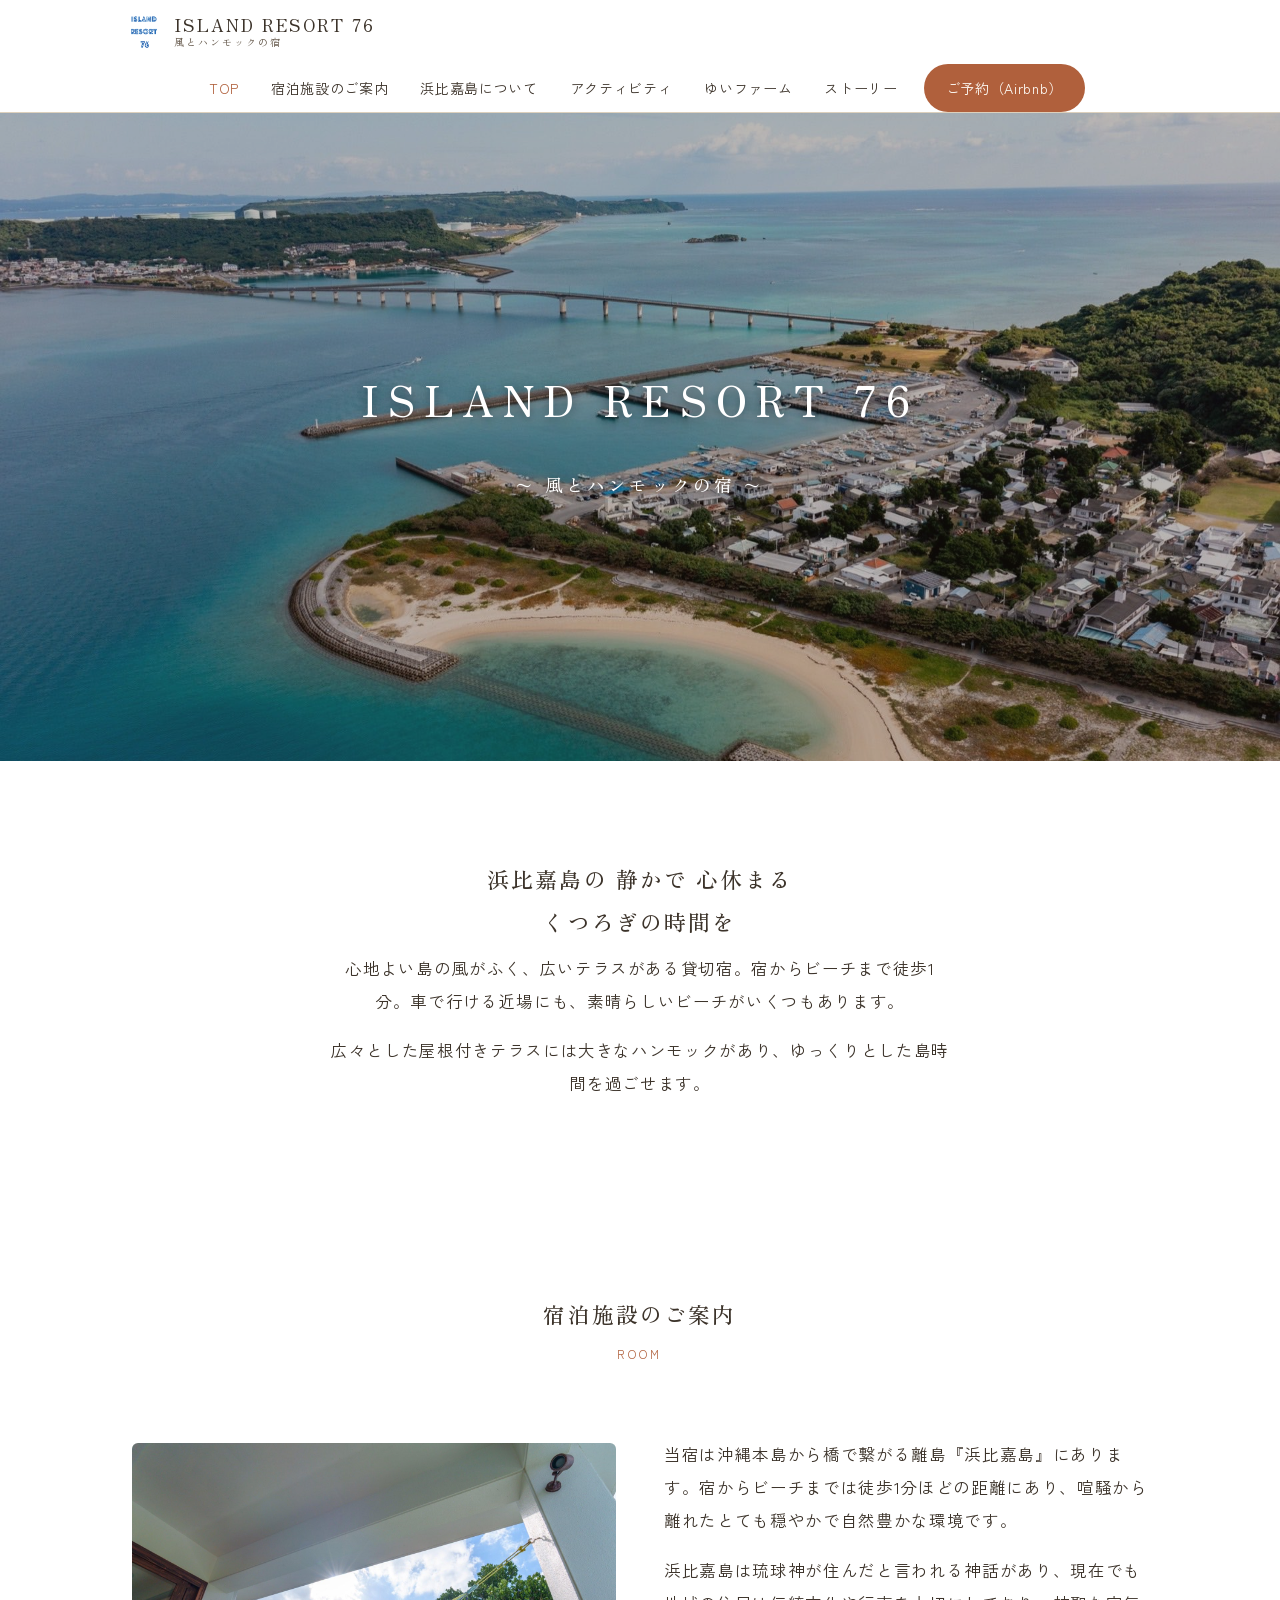
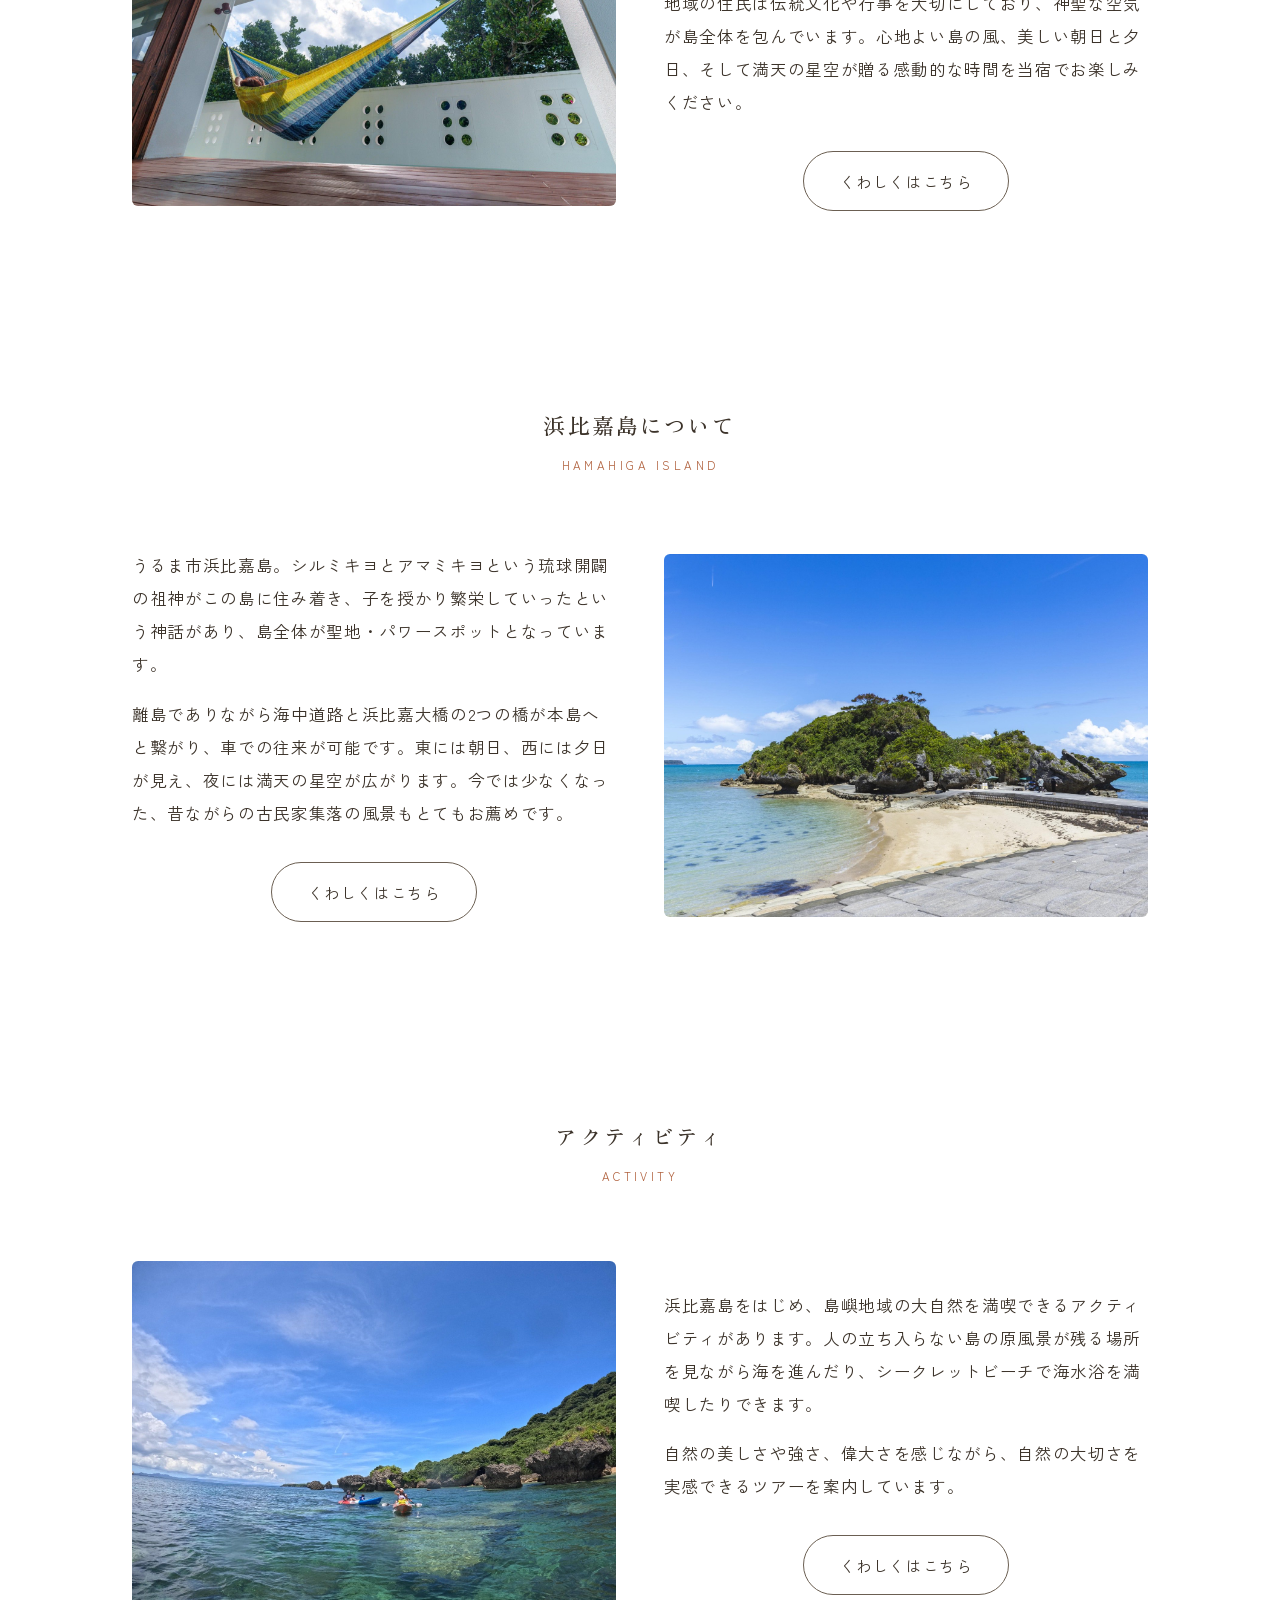
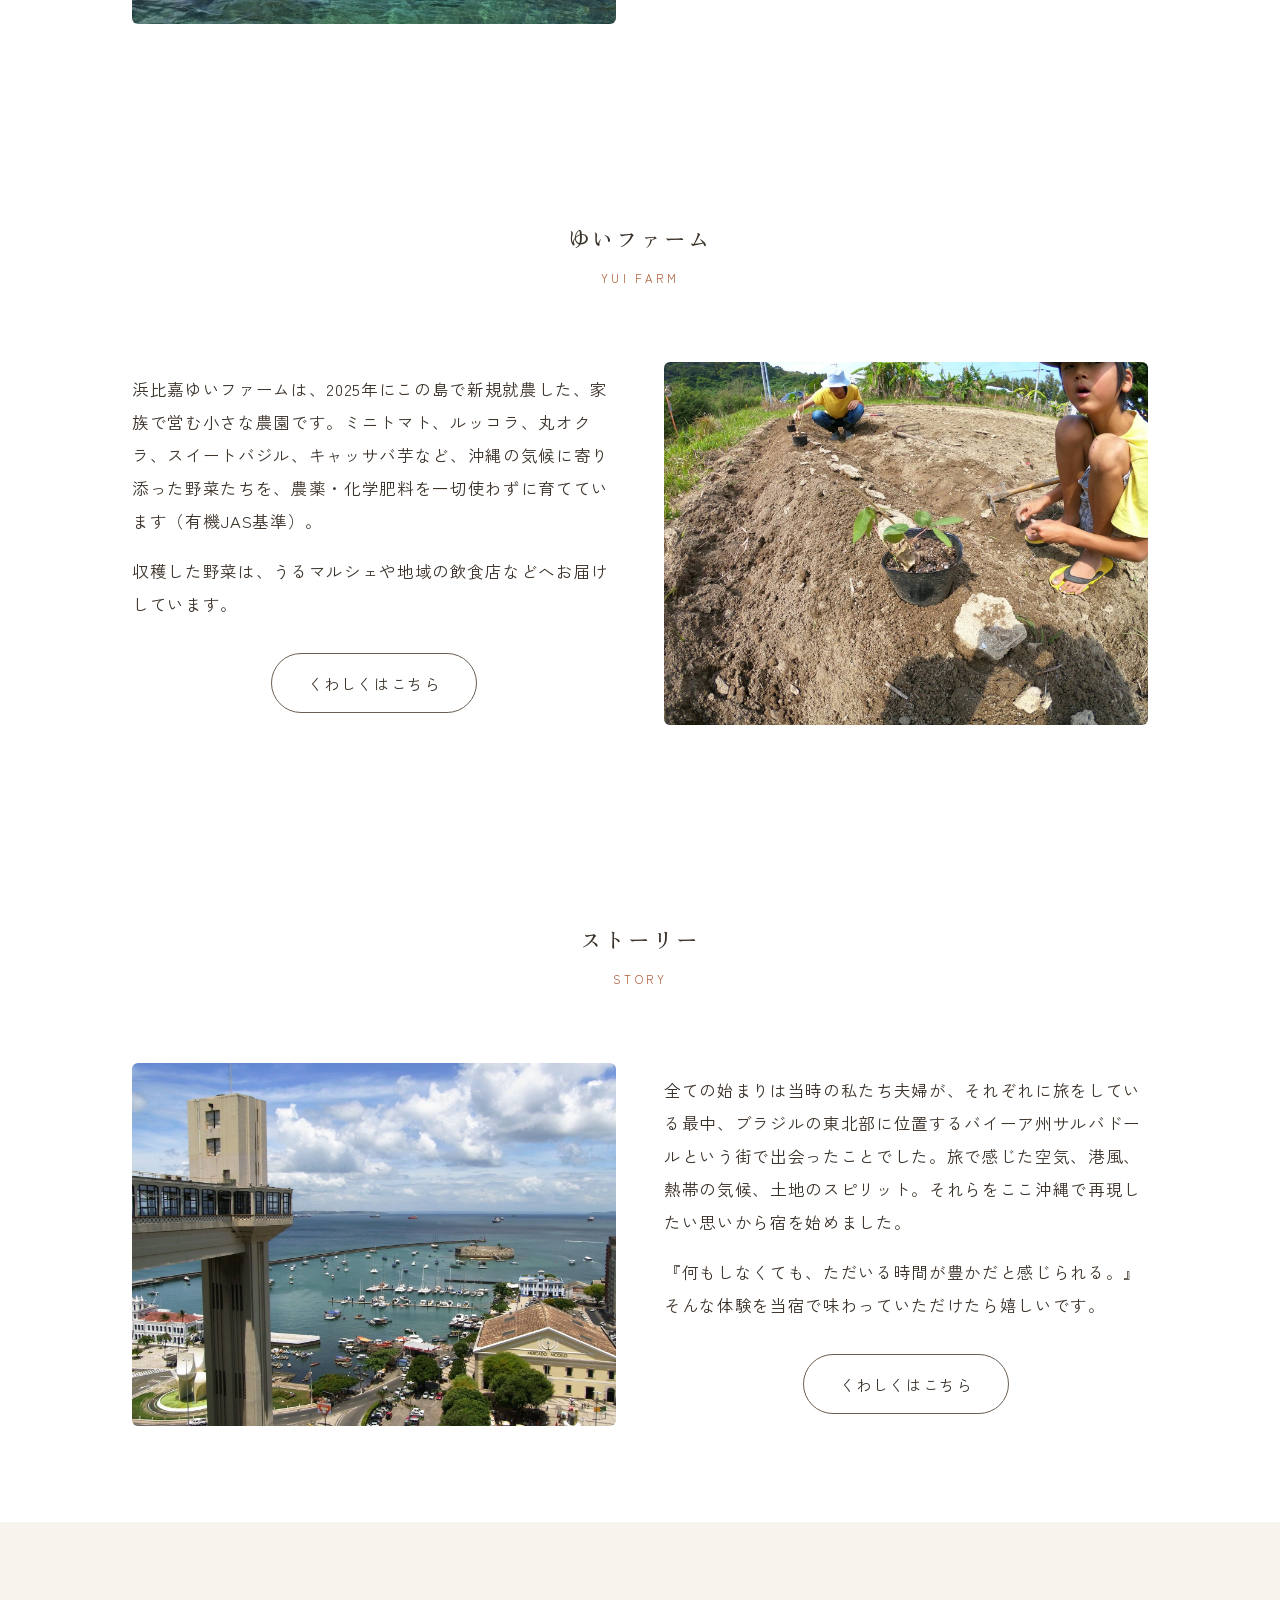
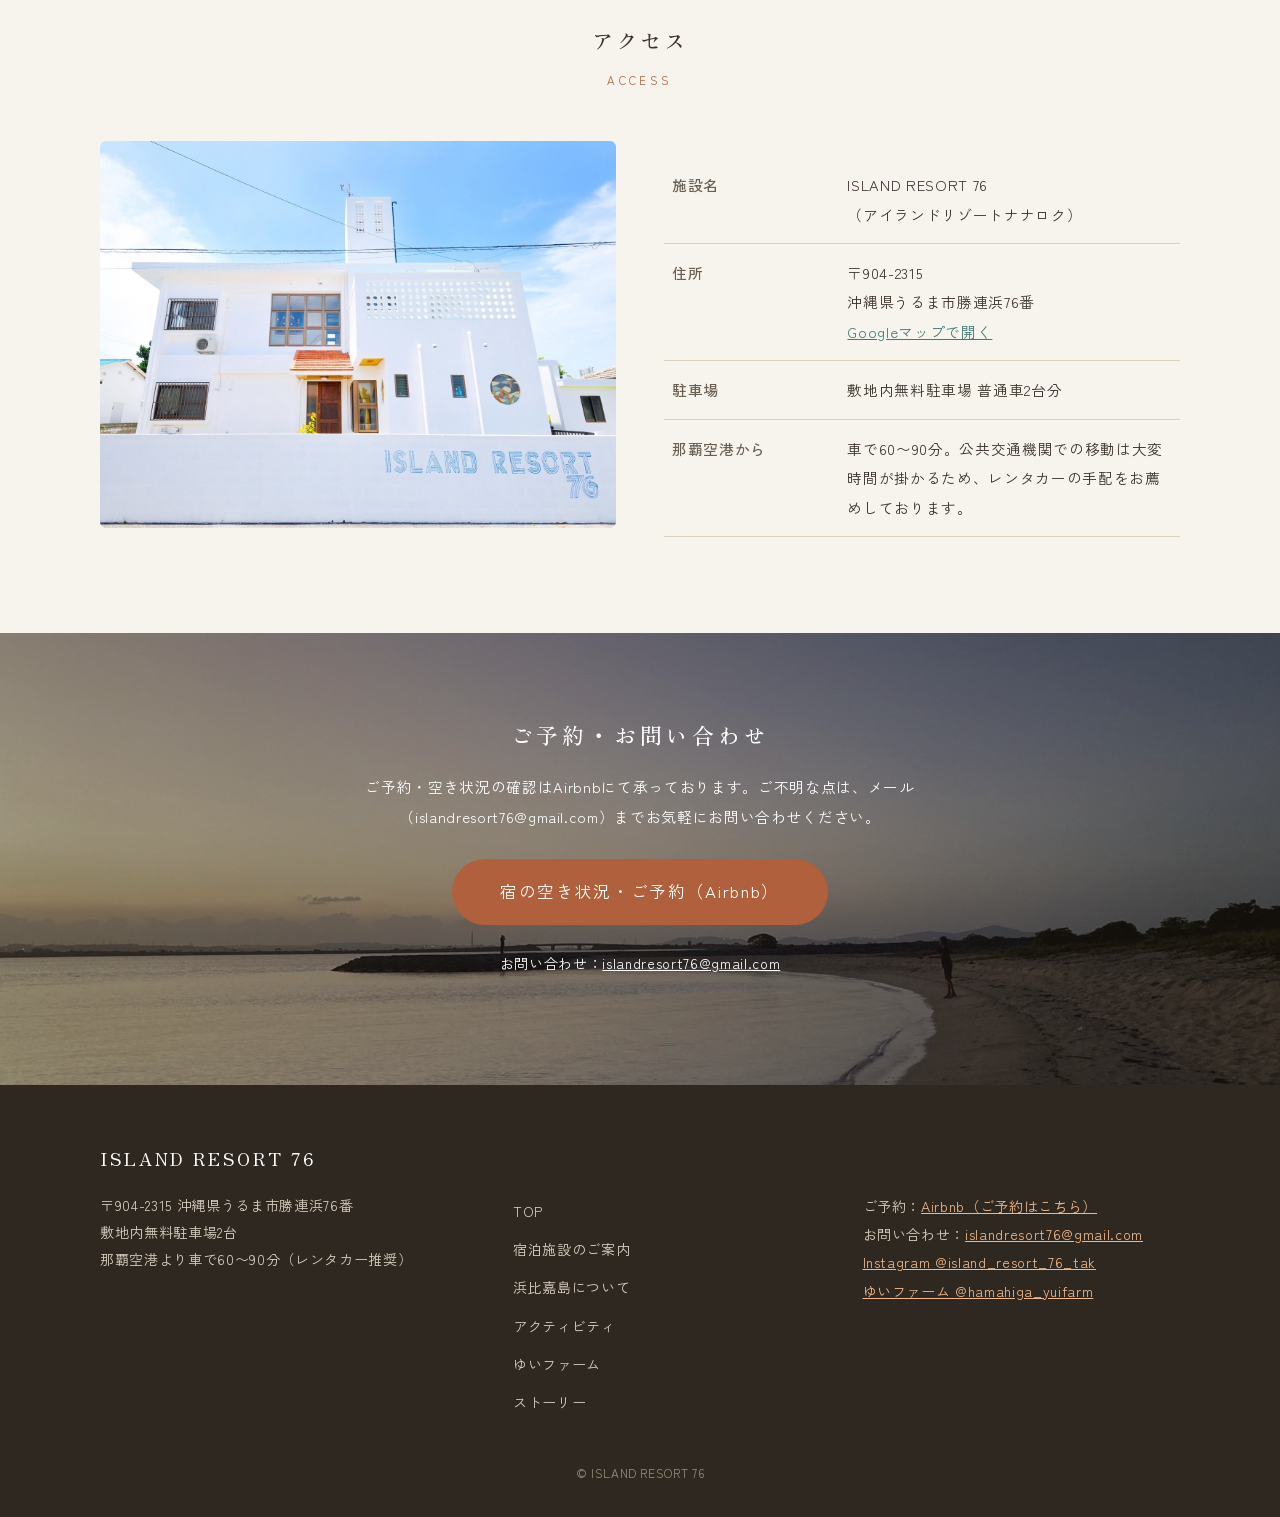
==== index.html @ 60fe97e8 "初回公開" ====
<!DOCTYPE html>
<html lang="ja">
<head>
<meta charset="UTF-8">
<meta name="viewport" content="width=device-width, initial-scale=1">
<title>ISLAND RESORT 76｜沖縄・浜比嘉島 風とハンモックの貸切宿</title>
<meta name="description" content="沖縄本島から橋で渡れる離島・浜比嘉島の貸切宿。ビーチまで徒歩1分、大きなハンモックのある広いテラスで、ゆっくりとした島時間をお過ごしください。">
<meta property="og:type" content="website">
<meta property="og:title" content="ISLAND RESORT 76｜沖縄・浜比嘉島 風とハンモックの貸切宿">
<meta property="og:description" content="ビーチまで徒歩1分。ハンモックのある広いテラスで島時間を過ごせる、浜比嘉島の貸切宿です。">
<meta property="og:url" content="https://ir76.com/">
<meta property="og:image" content="https://ir76.com/images/hero-top.jpg">
<meta property="og:site_name" content="ISLAND RESORT 76">
<meta name="twitter:card" content="summary_large_image">
<link rel="icon" href="images/logo.png">
<link rel="preconnect" href="https://fonts.googleapis.com">
<link rel="preconnect" href="https://fonts.gstatic.com" crossorigin>
<link href="https://fonts.googleapis.com/css2?family=Zen+Old+Mincho:wght@400;500&family=Zen+Kaku+Gothic+New:wght@400;700&display=swap" rel="stylesheet">
<link rel="stylesheet" href="css/style.css">
</head>
<body>

<header class="site-header">
  <div class="header-inner">
    <a class="brand" href="index.html">
      <img src="images/logo.png" alt="ISLAND RESORT 76 ロゴ" width="40" height="40">
      <span class="brand-name">ISLAND RESORT 76<span class="brand-sub">風とハンモックの宿</span></span>
    </a>
    <button class="nav-toggle" aria-expanded="false" aria-label="メニューを開く"><span></span><span></span><span></span></button>
  </div>
  <nav class="global-nav" aria-label="サイト内メニュー">
    <ul>
      <li><a href="index.html" aria-current="page">TOP</a></li>
      <li><a href="accommodation.html">宿泊施設のご案内</a></li>
      <li><a href="hamahiga.html">浜比嘉島について</a></li>
      <li><a href="activity.html">アクティビティ</a></li>
      <li><a href="yuifarm.html">ゆいファーム</a></li>
      <li><a href="story.html">ストーリー</a></li>
      <li class="nav-book"><a href="https://www.airbnb.jp/rooms/34080405" target="_blank" rel="noopener">ご予約（Airbnb）</a></li>
    </ul>
  </nav>
</header>

<main>

<div class="hero">
  <img src="images/hero-top.jpg" alt="空から見た浜比嘉島と浜比嘉大橋" fetchpriority="high">
  <div class="hero-text">
    <h1>ISLAND RESORT 76<br><span class="hero-sub">〜 風とハンモックの宿 〜</span></h1>
  </div>
</div>

<section class="section">
  <h2 class="section-title reveal">浜比嘉島の 静かで 心休まる<br>くつろぎの時間を</h2>
  <div class="lead reveal">
    <p>心地よい島の風がふく、広いテラスがある貸切宿。宿からビーチまで徒歩1分。車で行ける近場にも、素晴らしいビーチがいくつもあります。</p>
    <p>広々とした屋根付きテラスには大きなハンモックがあり、ゆっくりとした島時間を過ごせます。</p>
  </div>
</section>

<section class="section">
  <h2 class="section-title reveal">宿泊施設のご案内</h2>
  <span class="section-title-en reveal">Room</span>
  <div class="feature reveal">
    <div class="feature-img"><img src="images/balcony-21.jpg" alt="ハンモックのある屋根付きテラス" loading="lazy"></div>
    <div class="feature-body">
      <p>当宿は沖縄本島から橋で繋がる離島『浜比嘉島』にあります。宿からビーチまでは徒歩1分ほどの距離にあり、喧騒から離れたとても穏やかで自然豊かな環境です。</p>
      <p>浜比嘉島は琉球神が住んだと言われる神話があり、現在でも地域の住民は伝統文化や行事を大切にしており、神聖な空気が島全体を包んでいます。心地よい島の風、美しい朝日と夕日、そして満天の星空が贈る感動的な時間を当宿でお楽しみください。</p>
      <p class="btn-row"><a class="btn btn--ghost" href="accommodation.html">くわしくはこちら</a></p>
    </div>
  </div>
</section>

<section class="section">
  <h2 class="section-title reveal">浜比嘉島について</h2>
  <span class="section-title-en reveal">Hamahiga Island</span>
  <div class="feature feature--reverse reveal">
    <div class="feature-img"><img src="images/amamichu.jpg" alt="海に浮かぶアマミチューの島" loading="lazy"></div>
    <div class="feature-body">
      <p>うるま市浜比嘉島。シルミキヨとアマミキヨという琉球開闢の祖神がこの島に住み着き、子を授かり繁栄していったという神話があり、島全体が聖地・パワースポットとなっています。</p>
      <p>離島でありながら海中道路と浜比嘉大橋の2つの橋が本島へと繋がり、車での往来が可能です。東には朝日、西には夕日が見え、夜には満天の星空が広がります。今では少なくなった、昔ながらの古民家集落の風景もとてもお薦めです。</p>
      <p class="btn-row"><a class="btn btn--ghost" href="hamahiga.html">くわしくはこちら</a></p>
    </div>
  </div>
</section>

<section class="section">
  <h2 class="section-title reveal">アクティビティ</h2>
  <span class="section-title-en reveal">Activity</span>
  <div class="feature reveal">
    <div class="feature-img"><img src="images/kayak-2.jpg" alt="浜比嘉島周辺の海" loading="lazy"></div>
    <div class="feature-body">
      <p>浜比嘉島をはじめ、島嶼地域の大自然を満喫できるアクティビティがあります。人の立ち入らない島の原風景が残る場所を見ながら海を進んだり、シークレットビーチで海水浴を満喫したりできます。</p>
      <p>自然の美しさや強さ、偉大さを感じながら、自然の大切さを実感できるツアーを案内しています。</p>
      <p class="btn-row"><a class="btn btn--ghost" href="activity.html">くわしくはこちら</a></p>
    </div>
  </div>
</section>

<section class="section">
  <h2 class="section-title reveal">ゆいファーム</h2>
  <span class="section-title-en reveal">Yui Farm</span>
  <div class="feature feature--reverse reveal">
    <div class="feature-img"><img src="images/farm-1.jpg" alt="ゆいファームでの植え付け作業" loading="lazy"></div>
    <div class="feature-body">
      <p>浜比嘉ゆいファームは、2025年にこの島で新規就農した、家族で営む小さな農園です。ミニトマト、ルッコラ、丸オクラ、スイートバジル、キャッサバ芋など、沖縄の気候に寄り添った野菜たちを、農薬・化学肥料を一切使わずに育てています（有機JAS基準）。</p>
      <p>収穫した野菜は、うるマルシェや地域の飲食店などへお届けしています。</p>
      <p class="btn-row"><a class="btn btn--ghost" href="yuifarm.html">くわしくはこちら</a></p>
    </div>
  </div>
</section>

<section class="section">
  <h2 class="section-title reveal">ストーリー</h2>
  <span class="section-title-en reveal">Story</span>
  <div class="feature reveal">
    <div class="feature-img"><img src="images/salvador.jpg" alt="ブラジル・サルバドールの港町" loading="lazy"></div>
    <div class="feature-body">
      <p>全ての始まりは当時の私たち夫婦が、それぞれに旅をしている最中、ブラジルの東北部に位置するバイーア州サルバドールという街で出会ったことでした。旅で感じた空気、港風、熱帯の気候、土地のスピリット。それらをここ沖縄で再現したい思いから宿を始めました。</p>
      <p>『何もしなくても、ただいる時間が豊かだと感じられる。』そんな体験を当宿で味わっていただけたら嬉しいです。</p>
      <p class="btn-row"><a class="btn btn--ghost" href="story.html">くわしくはこちら</a></p>
    </div>
  </div>
</section>

<section class="section section--band">
  <div class="band-inner">
    <h2 class="section-title reveal">アクセス</h2>
    <span class="section-title-en reveal">Access</span>
    <div class="feature reveal" style="margin-top:0">
      <div class="feature-img"><img src="images/facade.jpg" alt="ISLAND RESORT 76 外観" loading="lazy"></div>
      <div class="feature-body">
        <table class="spec-table">
          <tr><th>施設名</th><td>ISLAND RESORT 76<br>（アイランドリゾートナナロク）</td></tr>
          <tr><th>住所</th><td>〒904-2315<br>沖縄県うるま市勝連浜76番<br><a href="https://www.google.com/maps/search/?api=1&amp;query=%E6%B2%96%E7%B8%84%E7%9C%8C%E3%81%86%E3%82%8B%E3%81%BE%E5%B8%82%E5%8B%9D%E9%80%A3%E6%B5%9C76" target="_blank" rel="noopener">Googleマップで開く</a></td></tr>
          <tr><th>駐車場</th><td>敷地内無料駐車場 普通車2台分</td></tr>
          <tr><th>那覇空港から</th><td>車で60〜90分。公共交通機関での移動は大変時間が掛かるため、レンタカーの手配をお薦めしております。</td></tr>
        </table>
      </div>
    </div>
  </div>
</section>

<section class="booking-cta">
  <h2>ご予約・お問い合わせ</h2>
  <p>ご予約・空き状況の確認はAirbnbにて承っております。ご不明な点は、メール（islandresort76@gmail.com）までお気軽にお問い合わせください。</p>
  <a class="btn btn--primary" href="https://www.airbnb.jp/rooms/34080405" target="_blank" rel="noopener">宿の空き状況・ご予約（Airbnb）</a>
  <p class="contact-links">お問い合わせ：<a href="mailto:islandresort76@gmail.com">islandresort76@gmail.com</a></p>
</section>

</main>

<footer class="site-footer">
  <div class="footer-inner">
    <p class="footer-brand">ISLAND RESORT 76</p>
    <div class="footer-cols">
      <div class="footer-access">
        <p>〒904-2315 沖縄県うるま市勝連浜76番<br>
        敷地内無料駐車場2台<br>
        那覇空港より車で60〜90分（レンタカー推奨）</p>
      </div>
      <nav class="footer-nav" aria-label="フッターメニュー">
        <ul>
          <li><a href="index.html">TOP</a></li>
          <li><a href="accommodation.html">宿泊施設のご案内</a></li>
          <li><a href="hamahiga.html">浜比嘉島について</a></li>
          <li><a href="activity.html">アクティビティ</a></li>
          <li><a href="yuifarm.html">ゆいファーム</a></li>
          <li><a href="story.html">ストーリー</a></li>
        </ul>
      </nav>
      <div class="footer-contact">
        <p>ご予約：<a href="https://www.airbnb.jp/rooms/34080405" target="_blank" rel="noopener">Airbnb（ご予約はこちら）</a><br>
        お問い合わせ：<a href="mailto:islandresort76@gmail.com">islandresort76@gmail.com</a><br>
        <a href="https://www.instagram.com/island_resort_76_tak/" target="_blank" rel="noopener">Instagram @island_resort_76_tak</a><br>
        <a href="https://www.instagram.com/hamahiga_yuifarm/" target="_blank" rel="noopener">ゆいファーム @hamahiga_yuifarm</a></p>
      </div>
    </div>
    <p class="copyright">© ISLAND RESORT 76</p>
  </div>
</footer>

<script src="js/main.js"></script>
</body>
</html>
---- css/style.css ----
/* =========================================================
   ISLAND RESORT 76 — 共通スタイル
   モバイルファースト。960px以上でPCレイアウトに切り替え。
   色・余白はここの変数を変えるだけで全ページに反映されます。
   ========================================================= */
:root {
  --bg: #ffffff;          /* ページ背景（白） */
  --bg-deep: #f7f4ee;     /* 帯セクション用のごく薄いベージュ */
  --ink: #3c332a;         /* 基本の文字色（焦茶） */
  --ink-soft: #6b5f52;    /* 補足文の文字色 */
  --accent: #b0603c;      /* テラコッタ（ボタン・強調） */
  --accent-dark: #8f4b2e;
  --sea: #3e7c74;         /* くすんだ海の緑青 */
  --line: #ddd0bc;        /* 罫線 */
  --white: #fffdf8;
  --font-serif: "Zen Old Mincho", "Hiragino Mincho ProN", serif;
  --font-sans: "Zen Kaku Gothic New", "Hiragino Kaku Gothic ProN", sans-serif;
}

* { margin: 0; padding: 0; box-sizing: border-box; }

html { scroll-behavior: smooth; }

body {
  background: var(--bg);
  color: var(--ink);
  font-family: var(--font-sans);
  font-size: 16px;
  line-height: 2;
  letter-spacing: 0.04em;
  -webkit-font-smoothing: antialiased;
}

img { max-width: 100%; height: auto; display: block; }

a { color: var(--sea); }

/* ---------- ヘッダー ---------- */
.site-header {
  position: sticky;
  top: 0;
  z-index: 100;
  background: rgba(255, 255, 255, 0.95);
  backdrop-filter: blur(6px);
  border-bottom: 1px solid var(--line);
}
.header-inner {
  display: flex;
  align-items: center;
  justify-content: space-between;
  padding: 10px 16px;
  max-width: 1080px;
  margin: 0 auto;
}
.brand {
  display: flex;
  align-items: center;
  gap: 10px;
  text-decoration: none;
  color: var(--ink);
}
.brand img { width: 40px; height: 40px; }
.brand .brand-name {
  font-family: var(--font-serif);
  font-size: 1.05rem;
  letter-spacing: 0.12em;
  line-height: 1.3;
}
.brand .brand-sub {
  display: block;
  font-size: 0.62rem;
  color: var(--ink-soft);
  letter-spacing: 0.2em;
}

.nav-toggle {
  background: none;
  border: none;
  width: 44px;
  height: 44px;
  cursor: pointer;
  display: grid;
  place-items: center;
  gap: 0;
}
.nav-toggle span {
  display: block;
  width: 24px;
  height: 2px;
  background: var(--ink);
  margin: 3px 0;
  transition: transform 0.25s, opacity 0.25s;
}
.nav-toggle[aria-expanded="true"] span:nth-child(1) { transform: translateY(8px) rotate(45deg); }
.nav-toggle[aria-expanded="true"] span:nth-child(2) { opacity: 0; }
.nav-toggle[aria-expanded="true"] span:nth-child(3) { transform: translateY(-8px) rotate(-45deg); }

.global-nav {
  display: none;
  border-top: 1px solid var(--line);
  background: var(--bg);
}
.global-nav.is-open { display: block; }
.global-nav ul { list-style: none; }
.global-nav li { border-bottom: 1px solid var(--line); }
.global-nav a {
  display: block;
  padding: 14px 24px;
  text-decoration: none;
  color: var(--ink);
  font-size: 0.95rem;
}
.global-nav a[aria-current="page"] { color: var(--accent); }
.global-nav .nav-book a {
  color: var(--white);
  background: var(--accent);
  text-align: center;
  margin: 12px 16px;
  border-radius: 999px;
}

/* ---------- ヒーロー ---------- */
.hero {
  position: relative;
  overflow: hidden;
}
.hero picture { display: block; }
.hero img {
  width: 100%;
  height: 72vh;
  min-height: 420px;
  object-fit: cover;
}
.hero .hero-text {
  position: absolute;
  inset: 0;
  display: flex;
  flex-direction: column;
  justify-content: center;
  align-items: center;
  text-align: center;
  background: rgba(40, 30, 20, 0.32);
  color: #fff;
  padding: 0 20px;
}
.hero h1 {
  font-family: var(--font-serif);
  font-weight: 500;
  font-size: 1.7rem;
  letter-spacing: 0.22em;
  text-shadow: 0 2px 12px rgba(0,0,0,0.45);
  line-height: 1.8;
}
.hero .hero-sub {
  margin-top: 12px;
  font-size: 0.95rem;
  letter-spacing: 0.18em;
  text-shadow: 0 1px 8px rgba(0,0,0,0.5);
}

/* サブページ用の低めヒーロー */
.hero--page img { height: 44vh; min-height: 280px; }

/* ---------- セクション共通 ---------- */
main { display: block; }

.section {
  padding: 64px 20px;
  max-width: 1080px;
  margin: 0 auto;
}
.section--band {
  max-width: none;
  background: var(--bg-deep);
}
.section--band > .band-inner {
  max-width: 1080px;
  margin: 0 auto;
}

.section-title {
  font-family: var(--font-serif);
  font-weight: 500;
  font-size: 1.35rem;
  letter-spacing: 0.1em;
  text-align: center;
  margin-bottom: 8px;
}
.section-title-en {
  display: block;
  text-align: center;
  color: var(--accent);
  font-size: 0.72rem;
  letter-spacing: 0.3em;
  text-transform: uppercase;
  margin-bottom: 40px;
}

.lead {
  text-align: center;
  max-width: 620px;
  margin: 0 auto;
}

h3 {
  font-family: var(--font-serif);
  font-weight: 500;
  font-size: 1.15rem;
  letter-spacing: 0.1em;
  margin-bottom: 4px;
}
.h3-sub {
  color: var(--accent);
  font-size: 0.82rem;
  margin-bottom: 16px;
}

p + p { margin-top: 1em; }

.note { font-size: 0.82rem; color: var(--ink-soft); }

/* ---------- 画像とテキストの2カラムカード ---------- */
.feature {
  margin-top: 48px;
}
.feature .feature-img picture { display: block; width: 100%; }
.feature .feature-img img {
  width: 100%;
  aspect-ratio: 4 / 3;
  object-fit: cover;
  border-radius: 6px;
}
.feature .feature-body { margin-top: 20px; }

/* ---------- 横スクロールギャラリー ---------- */
.gallery {
  display: flex;
  gap: 12px;
  overflow-x: auto;
  scroll-snap-type: x mandatory;
  padding-bottom: 8px;
  -webkit-overflow-scrolling: touch;
}
.gallery img {
  flex: 0 0 78%;
  aspect-ratio: 4 / 3;
  object-fit: cover;
  border-radius: 6px;
  scroll-snap-align: center;
}

/* ---------- ボタン ---------- */
.btn {
  display: inline-block;
  padding: 14px 36px;
  border-radius: 999px;
  text-decoration: none;
  font-size: 0.95rem;
  letter-spacing: 0.1em;
  transition: opacity 0.2s;
}
.btn:hover { opacity: 0.85; }
.btn--primary { background: var(--accent); color: var(--white); }
.btn--ghost {
  background: transparent;
  color: var(--ink);
  border: 1px solid var(--ink-soft);
}
.btn-row { text-align: center; margin-top: 32px; }

/* ---------- 予約CTA ---------- */
.booking-cta {
  position: relative;
  text-align: center;
  color: #fff;
  padding: 80px 20px;
  background: url(../images/sunset-beach.jpg) center / cover no-repeat;
}
.booking-cta::before {
  content: "";
  position: absolute;
  inset: 0;
  background: rgba(40, 30, 20, 0.45);
}
.booking-cta > * { position: relative; }
.booking-cta h2 {
  font-family: var(--font-serif);
  font-weight: 500;
  font-size: 1.35rem;
  letter-spacing: 0.18em;
  margin-bottom: 16px;
}
.booking-cta p { max-width: 560px; margin: 0 auto 28px; font-size: 0.92rem; }
.booking-cta .btn--primary { font-size: 1.05rem; padding: 16px 48px; }
.booking-cta .contact-links { margin-top: 24px; font-size: 0.88rem; }
.booking-cta .contact-links a { color: #fff; }

/* ---------- 表（施設概要・アクセス） ---------- */
.spec-table {
  width: 100%;
  border-collapse: collapse;
  margin-top: 24px;
  font-size: 0.92rem;
}
.spec-table th,
.spec-table td {
  border-bottom: 1px solid var(--line);
  padding: 14px 8px;
  vertical-align: top;
  text-align: left;
}
.spec-table th {
  width: 34%;
  font-weight: 500;
  color: var(--ink-soft);
  white-space: nowrap;
}

/* ---------- 近隣スポットリスト ---------- */
.spot-group { margin-top: 40px; }
.spot-group h3 {
  border-left: 4px solid var(--accent);
  padding-left: 12px;
  margin-bottom: 16px;
}
.spot {
  padding: 16px 0;
  border-bottom: 1px solid var(--line);
}
.spot .spot-name { font-weight: 700; }
.spot .spot-dist {
  display: inline-block;
  margin-left: 8px;
  font-size: 0.75rem;
  color: var(--white);
  background: var(--sea);
  border-radius: 999px;
  padding: 1px 10px;
  vertical-align: middle;
}
.spot p { font-size: 0.9rem; color: var(--ink-soft); line-height: 1.9; }

/* ---------- FAQ ---------- */
.faq details {
  border-bottom: 1px solid var(--line);
  padding: 4px 0;
}
.faq summary {
  cursor: pointer;
  padding: 14px 8px;
  font-weight: 700;
  list-style: none;
  position: relative;
  padding-right: 32px;
}
.faq summary::-webkit-details-marker { display: none; }
.faq summary::after {
  content: "＋";
  position: absolute;
  right: 8px;
  color: var(--accent);
}
.faq details[open] summary::after { content: "−"; }
.faq .faq-a { padding: 0 8px 18px; font-size: 0.92rem; color: var(--ink-soft); }

/* ---------- お客様の声 ---------- */
.voices { display: grid; gap: 20px; margin-top: 40px; }
.voice {
  background: var(--white);
  border: 1px solid var(--line);
  border-radius: 8px;
  padding: 24px;
}
.voice .voice-who {
  font-size: 0.8rem;
  color: var(--accent);
  margin-bottom: 8px;
  letter-spacing: 0.1em;
}
.voice p { font-size: 0.92rem; line-height: 1.9; }

/* ---------- 食事カード ---------- */
.meal-card {
  background: var(--white);
  border: 1px solid var(--line);
  border-radius: 8px;
  overflow: hidden;
  margin-top: 32px;
}
.meal-card img { aspect-ratio: 4 / 3; object-fit: cover; width: 100%; }
.meal-card .meal-body { padding: 24px; }
.meal-card .meal-price {
  font-family: var(--font-serif);
  font-size: 1.2rem;
  color: var(--accent);
  margin: 8px 0;
}
.meal-card ul { padding-left: 1.4em; font-size: 0.92rem; }

/* ---------- 行事リスト（浜比嘉島） ---------- */
.event-list { list-style: none; margin-top: 16px; }
.event-list li {
  padding: 10px 0;
  border-bottom: 1px dashed var(--line);
  font-size: 0.92rem;
}
.event-list .event-date {
  display: inline-block;
  min-width: 8.5em;
  font-weight: 700;
  color: var(--sea);
}

/* ---------- フッター ---------- */
.site-footer {
  background: #2f2820;
  color: #d9cfc0;
  padding: 56px 20px 32px;
  font-size: 0.88rem;
}
.footer-inner { max-width: 1080px; margin: 0 auto; }
.footer-brand {
  font-family: var(--font-serif);
  font-size: 1.1rem;
  letter-spacing: 0.15em;
  color: #fff;
  margin-bottom: 16px;
}
.footer-cols { display: grid; gap: 32px; }
.footer-access p { line-height: 1.9; }
.footer-nav ul { list-style: none; }
.footer-nav a {
  color: #d9cfc0;
  text-decoration: none;
  display: block;
  padding: 5px 0;
}
.footer-nav a:hover { color: #fff; }
.footer-contact a { color: #f0b98d; }
.copyright {
  text-align: center;
  margin-top: 40px;
  font-size: 0.75rem;
  color: #9c8f7d;
}

/* ---------- スクロールフェードイン ---------- */
.reveal {
  opacity: 0;
  transform: translateY(24px);
  transition: opacity 0.7s ease, transform 0.7s ease;
}
.reveal.is-visible { opacity: 1; transform: none; }
@media (prefers-reduced-motion: reduce) {
  .reveal { opacity: 1; transform: none; transition: none; }
}

/* =========================================================
   PCレイアウト
   ========================================================= */
@media (min-width: 960px) {
  body { font-size: 16.5px; }

  .nav-toggle { display: none; }
  .global-nav {
    display: block;
    border-top: none;
    background: none;
  }
  .global-nav ul {
    display: flex;
    align-items: center;
    justify-content: center;
    gap: 4px;
  }
  .global-nav li { border: none; }
  .global-nav a {
    padding: 8px 14px;
    font-size: 0.88rem;
  }
  .global-nav .nav-book a {
    margin: 0 0 0 8px;
    padding: 10px 22px;
  }
  .header-inner { padding: 12px 24px; }

  .hero h1 { font-size: 2.6rem; }
  .hero .hero-sub { font-size: 1.1rem; }

  .section { padding: 96px 32px; }

  .feature {
    display: grid;
    grid-template-columns: 1fr 1fr;
    gap: 48px;
    align-items: center;
    margin-top: 72px;
  }
  .feature.feature--reverse .feature-img { order: 2; }
  .feature .feature-body { margin-top: 0; }

  .gallery img { flex: 0 0 40%; }

  .voices { grid-template-columns: repeat(2, 1fr); }

  .meal-card {
    display: grid;
    grid-template-columns: 1fr 1fr;
  }
  .meal-card img { height: 100%; aspect-ratio: auto; }

  .footer-cols { grid-template-columns: 1.2fr 1fr 1fr; }
}
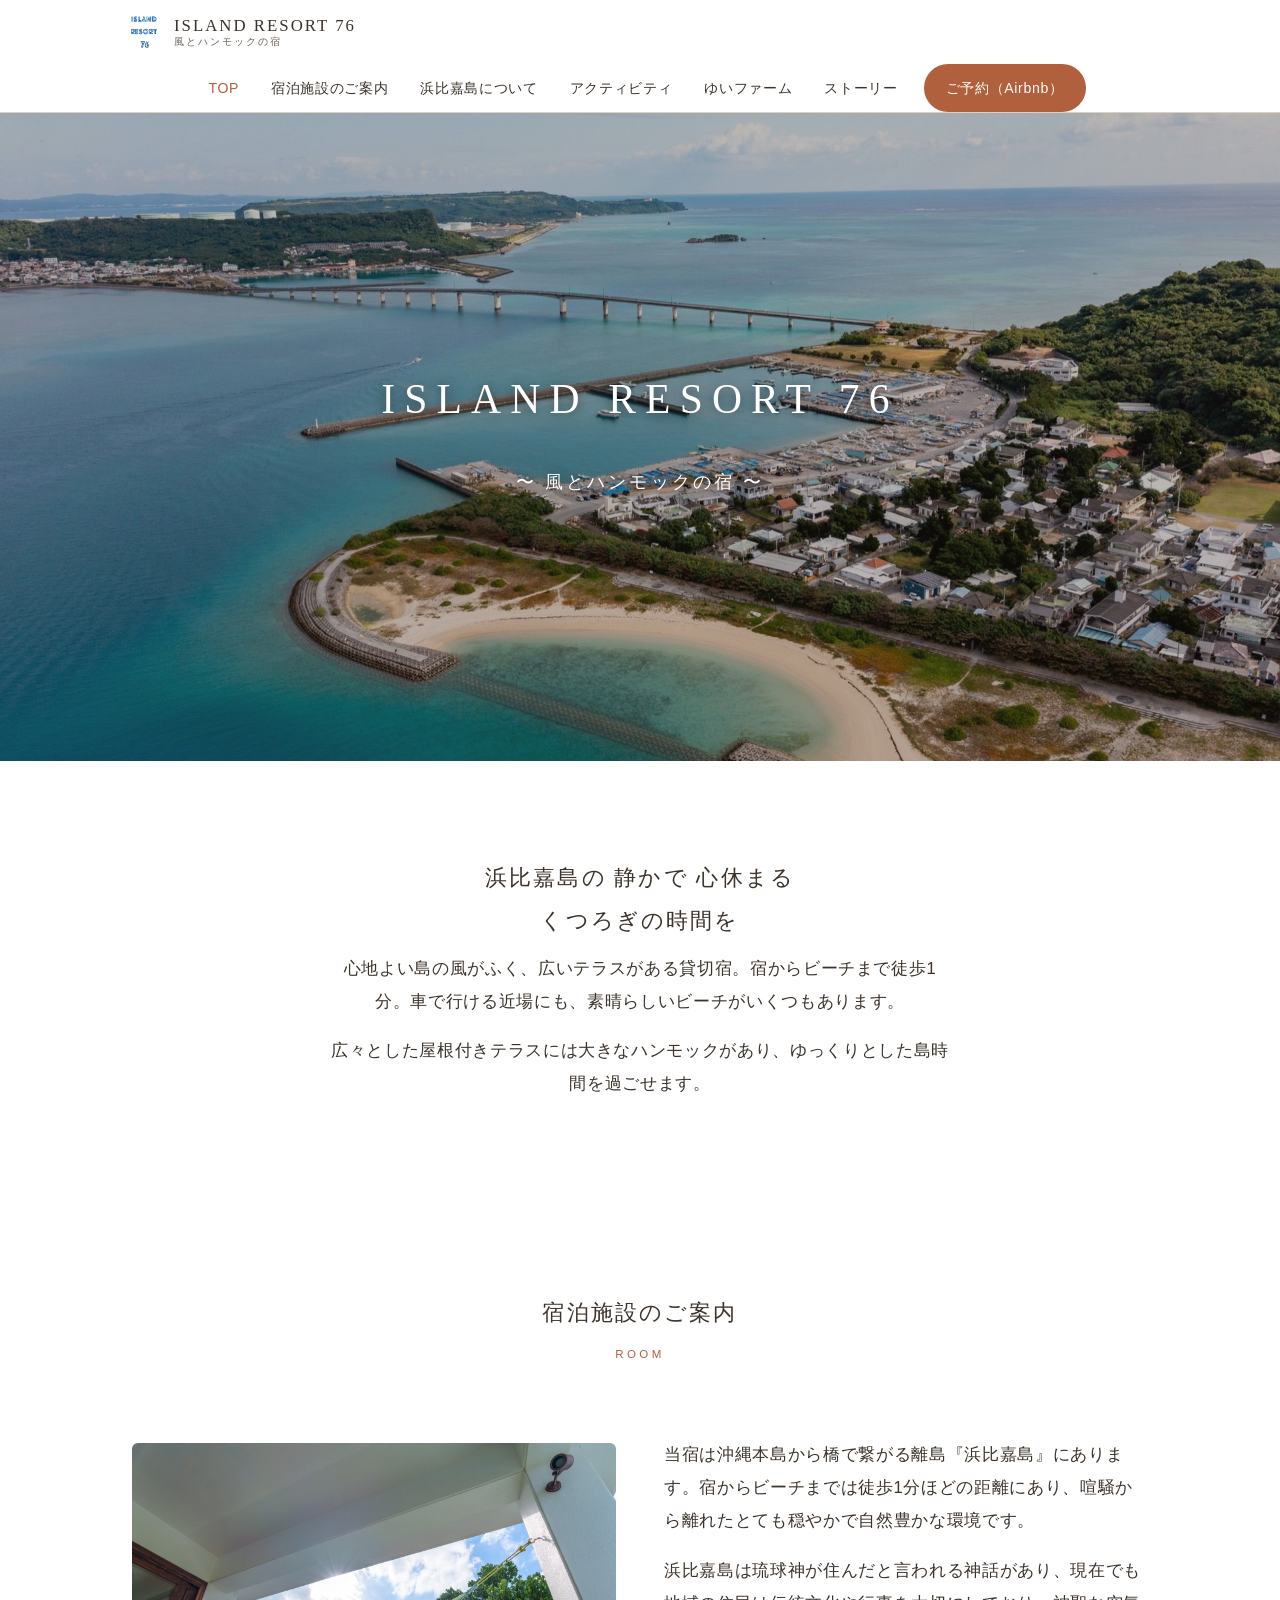
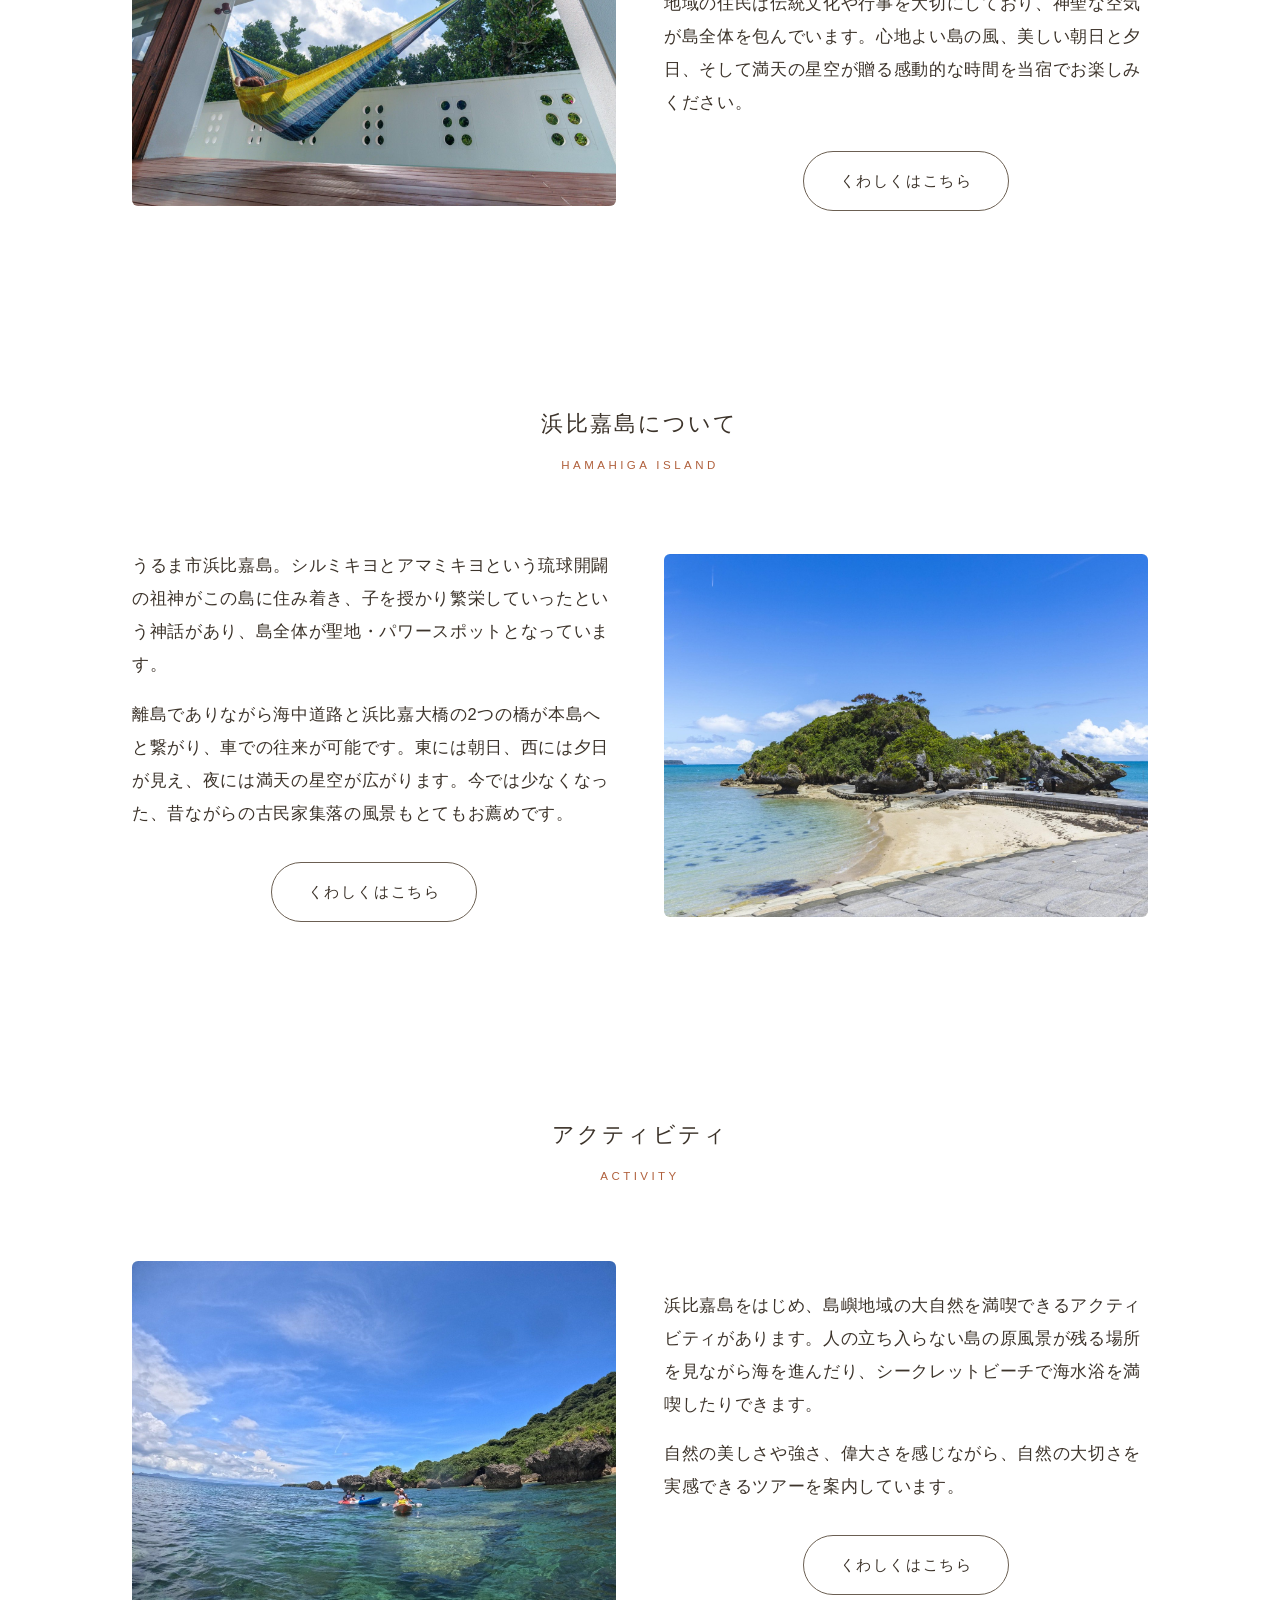
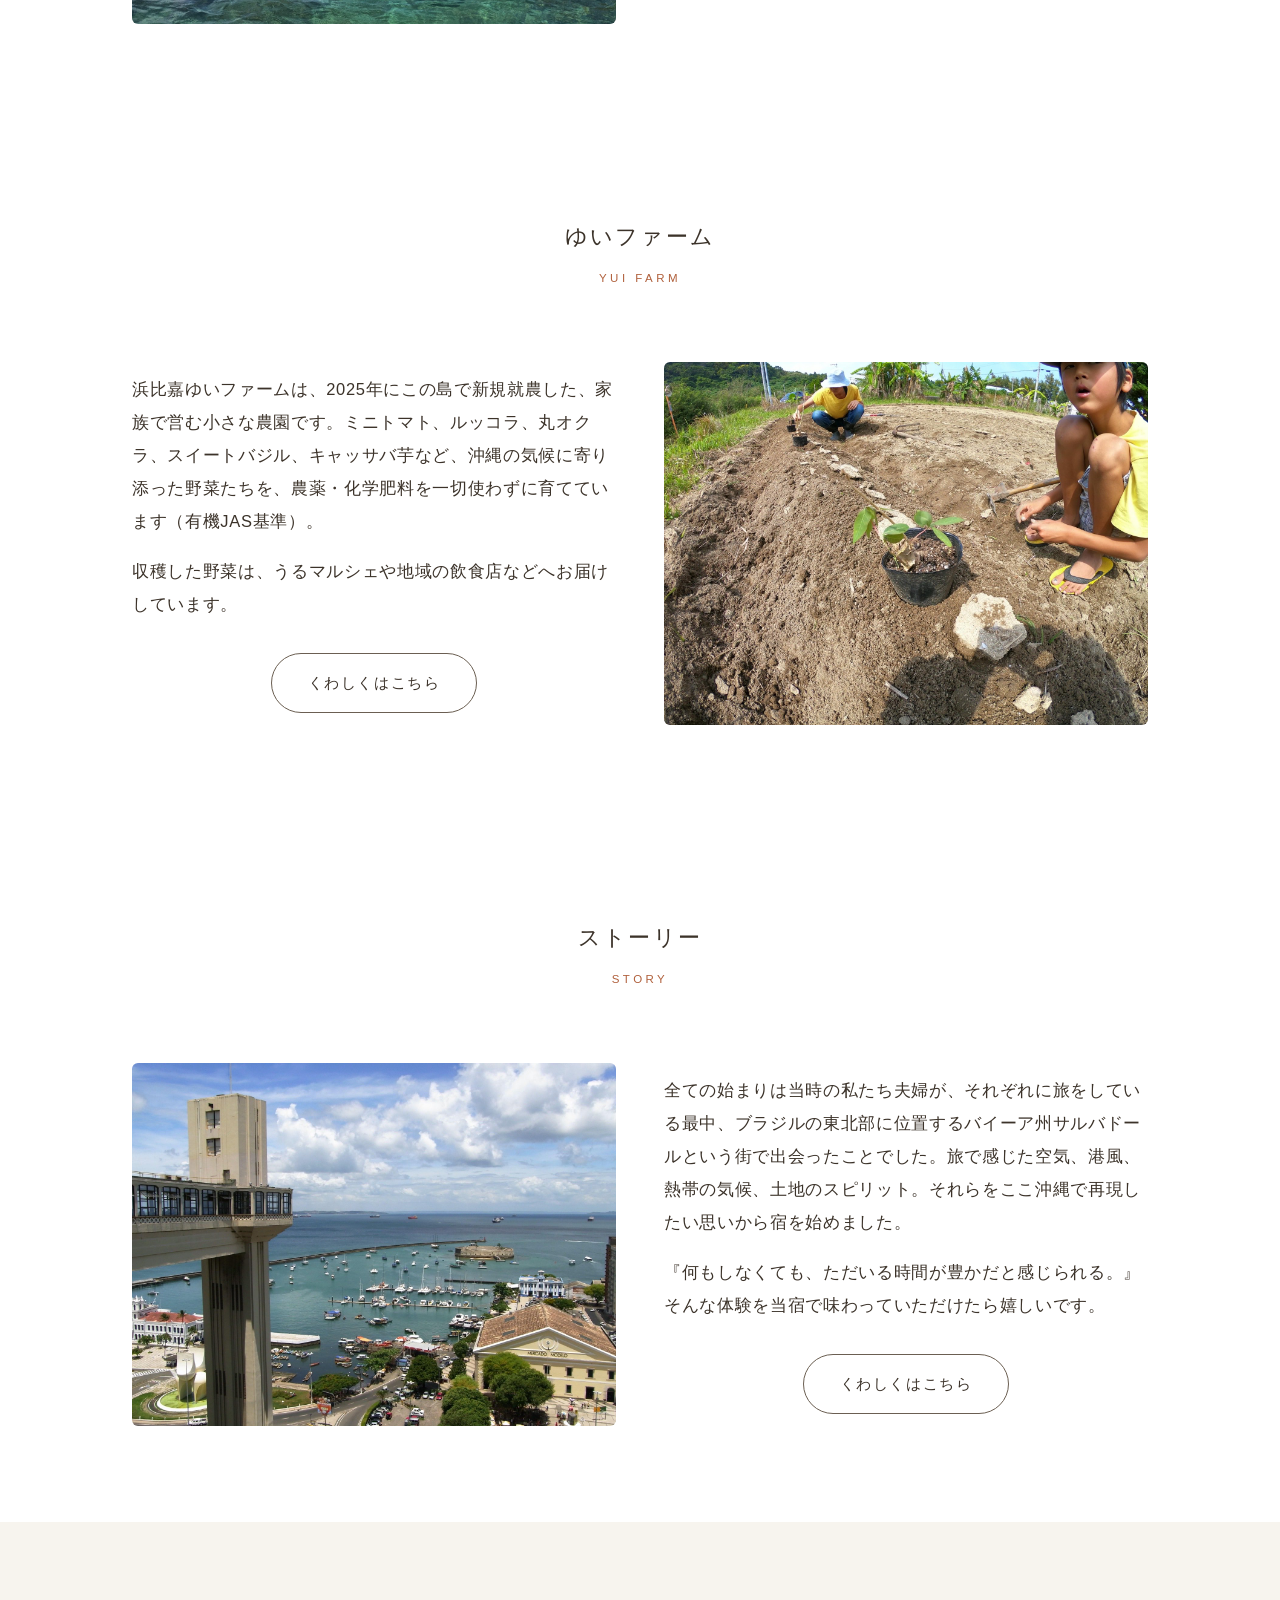
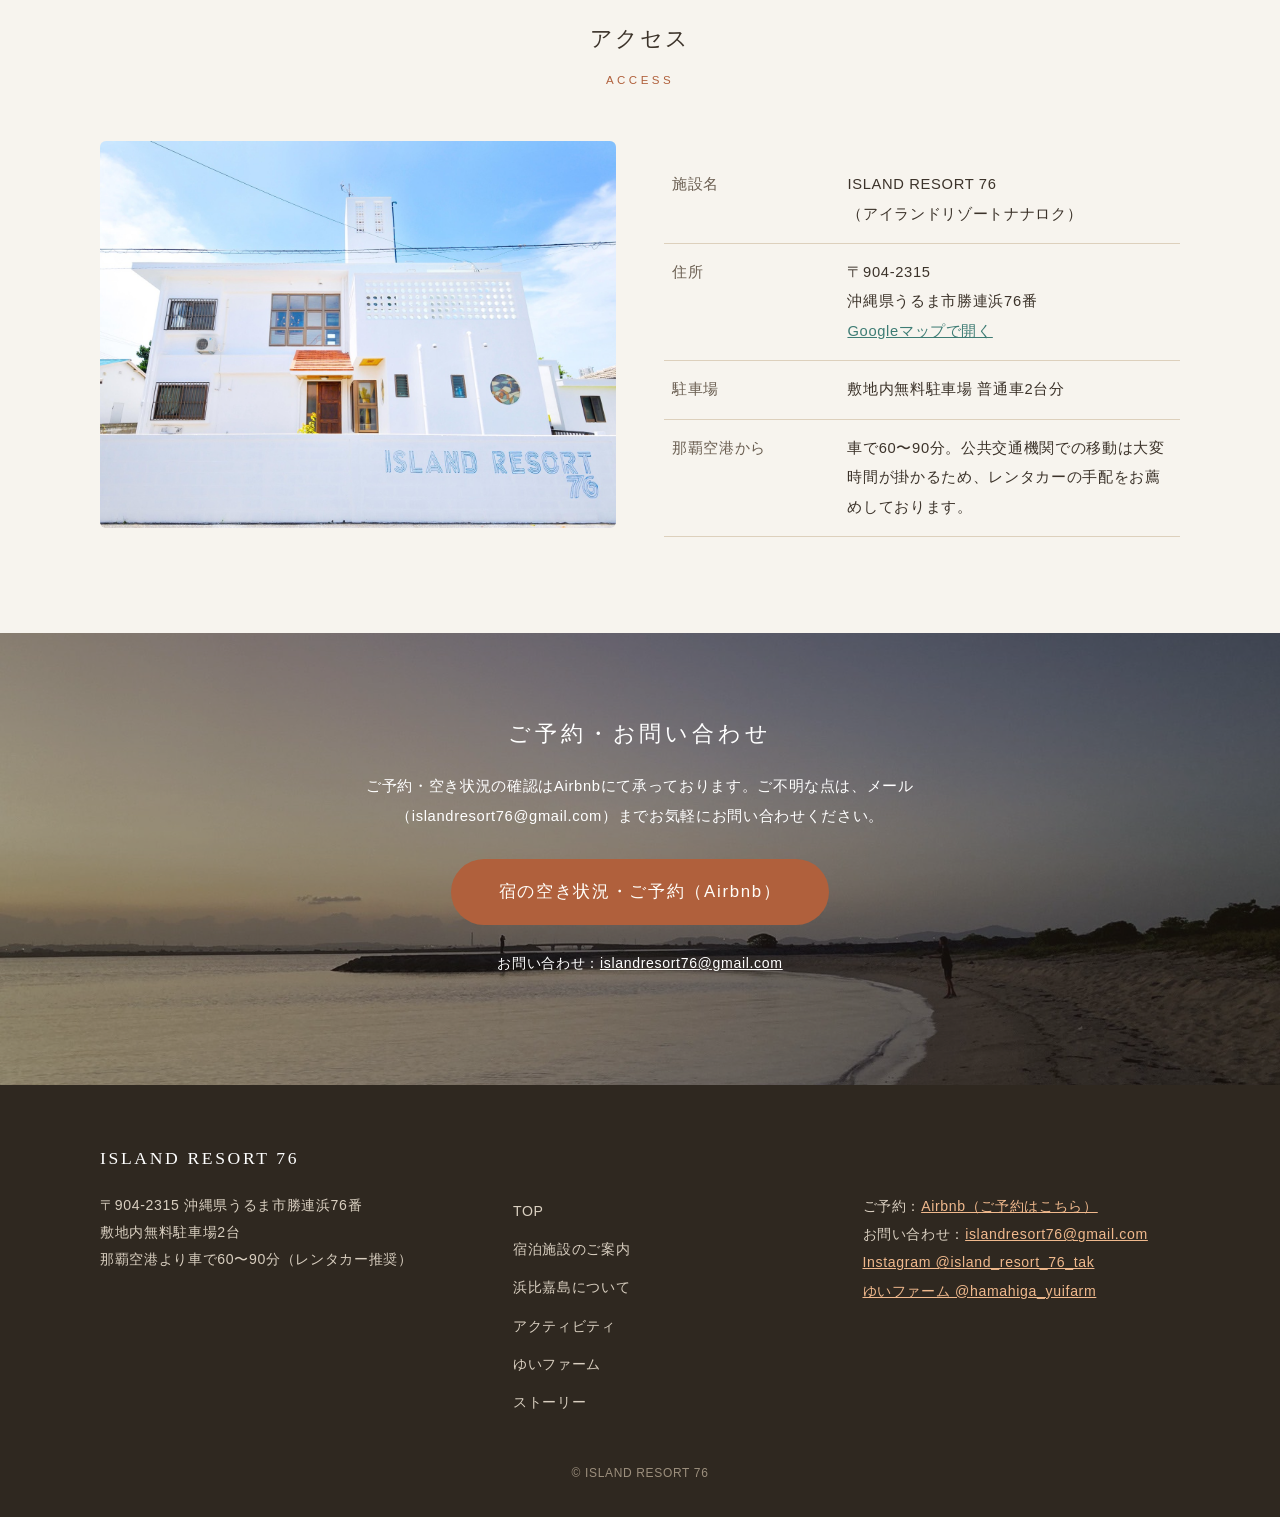
==== commit b570ee87: "Update index.htmlセキュリティ設定（CSP・Referrer-Policy）を追加：index" ====
--- a/index.html
+++ b/index.html
@@ -3,6 +3,8 @@
 <head>
 <meta charset="UTF-8">
 <meta name="viewport" content="width=device-width, initial-scale=1">
+<meta http-equiv="Content-Security-Policy" content="default-src 'self'; script-src 'self'; style-src 'self' 'unsafe-inline' https://fonts.googleapis.com; font-src https://fonts.gstatic.com; img-src 'self' data:; connect-src 'self'; object-src 'none'; base-uri 'self'; form-action 'none'; upgrade-insecure-requests">
+<meta name="referrer" content="strict-origin-when-cross-origin">
 <title>ISLAND RESORT 76｜沖縄・浜比嘉島 風とハンモックの貸切宿</title>
 <meta name="description" content="沖縄本島から橋で渡れる離島・浜比嘉島の貸切宿。ビーチまで徒歩1分、大きなハンモックのある広いテラスで、ゆっくりとした島時間をお過ごしください。">
 <meta property="og:type" content="website">
